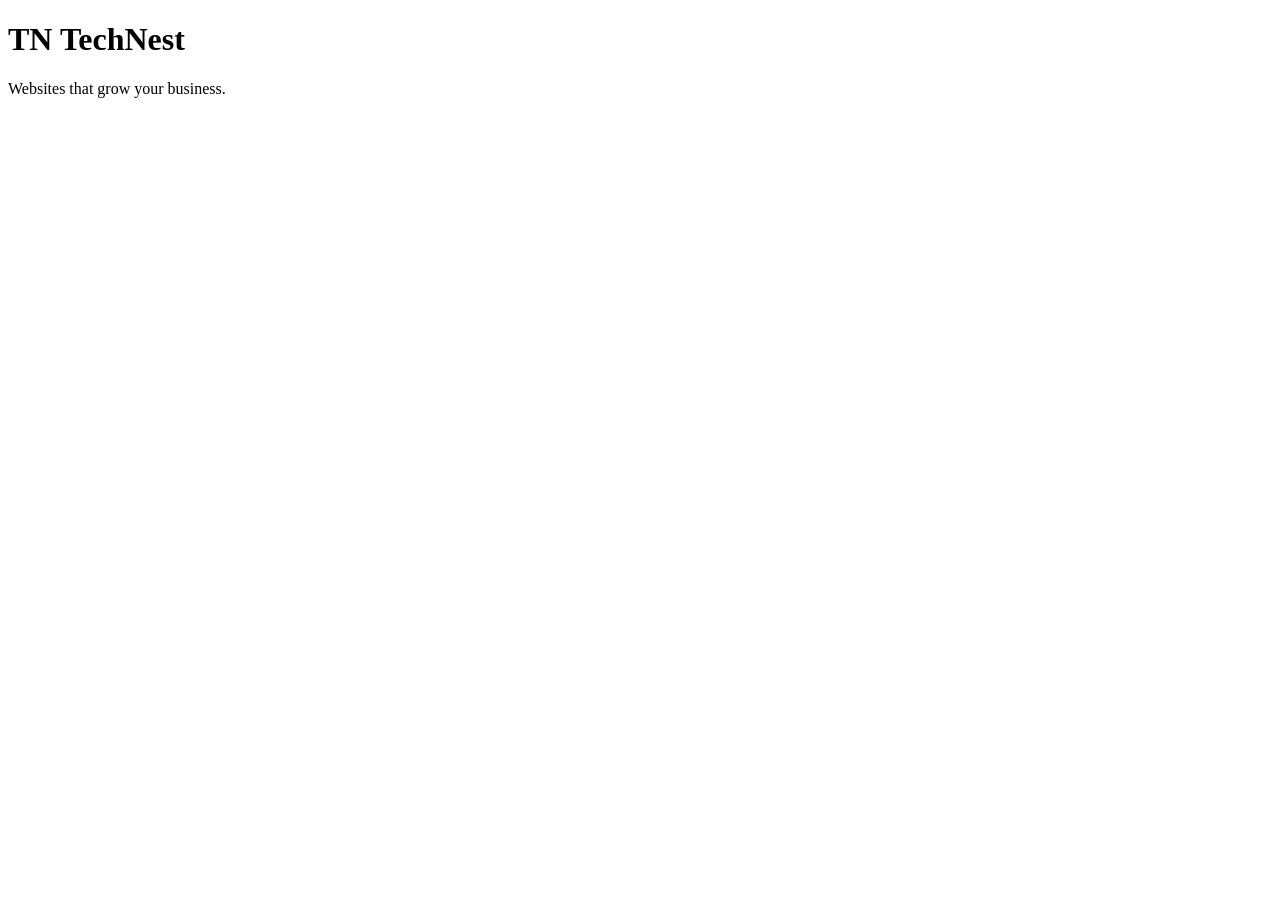
==== index.html @ e28c4f4d "Initial commit: TN TechNest homepage" ====
<!DOCTYPE html>
<html lang="en">
<head>
  <meta charset="utf-8">
  <meta name="viewport" content="width=device-width, initial-scale=1">
  <title>TN TechNest | Website Design & Development</title>
  <meta name="description" content="TN TechNest builds fast, modern websites for businesses.">
</head>
<body>
  <header>
    <h1>TN TechNest</h1>
    <p>Websites that grow your business.</p>
  </header>
</body>
</html>
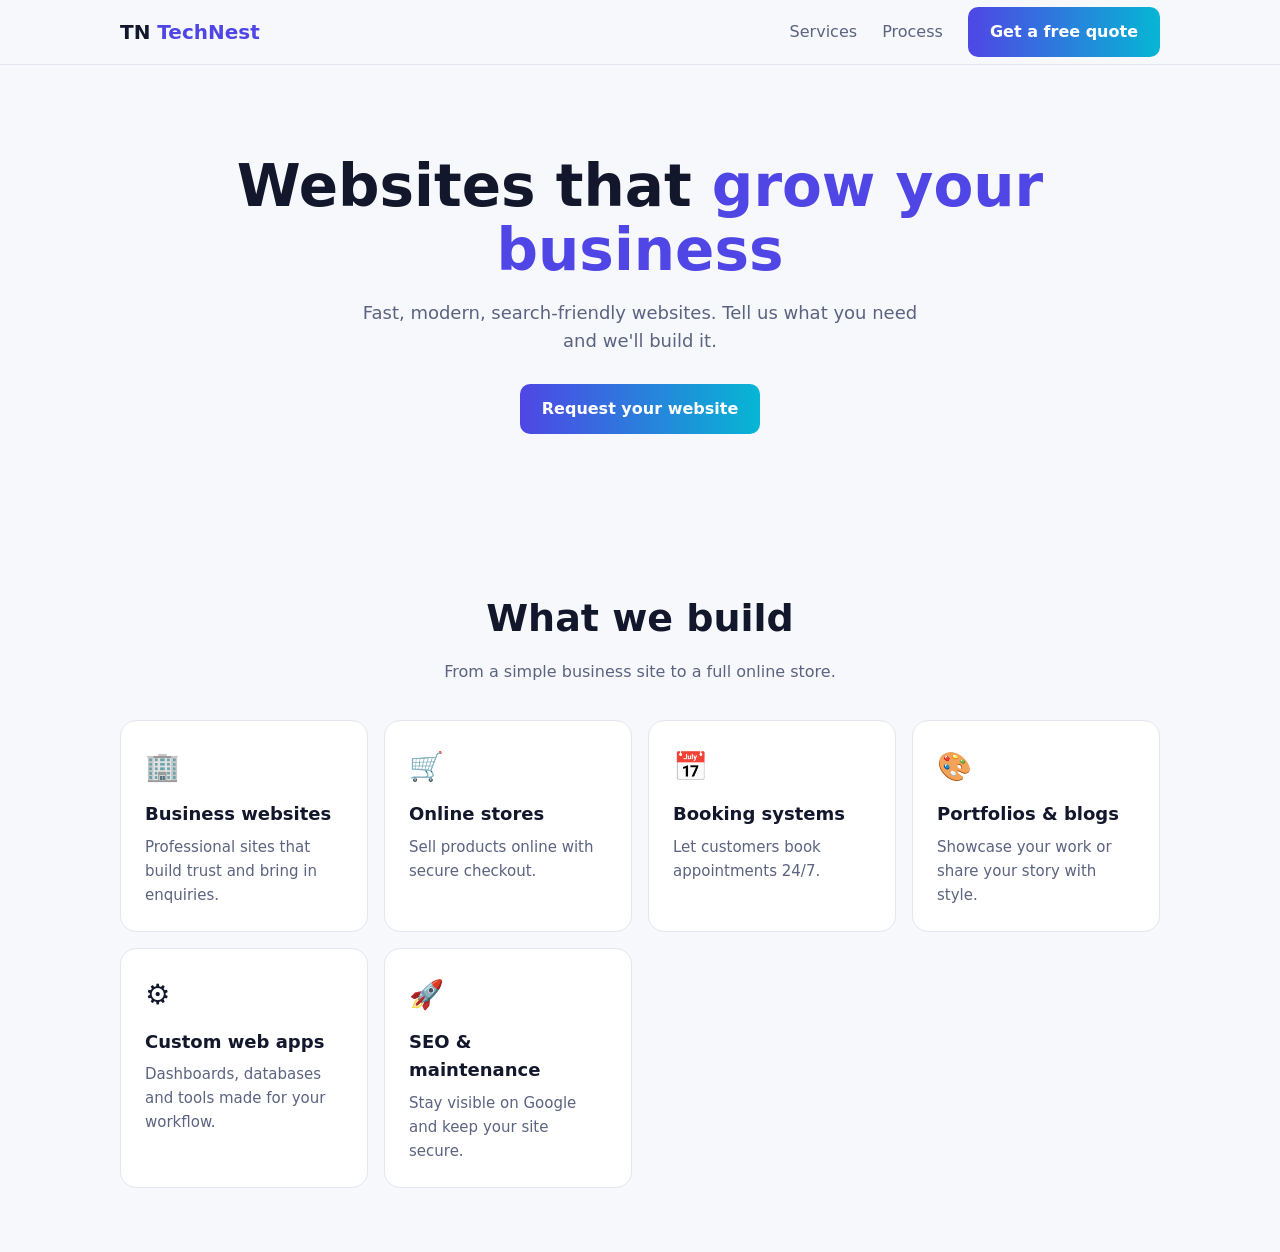
==== commit d1397ed9: "Add hero and services sections" ====
--- a/index.html
+++ b/index.html
@@ -5,11 +5,43 @@
   <meta name="viewport" content="width=device-width, initial-scale=1">
   <title>TN TechNest | Website Design & Development</title>
   <meta name="description" content="TN TechNest builds fast, modern websites for businesses.">
+  <link rel="stylesheet" href="style.css">
 </head>
 <body>
-  <header>
-    <h1>TN TechNest</h1>
-    <p>Websites that grow your business.</p>
+  <header class="site-header">
+    <div class="wrap nav">
+      <a href="#" class="logo">TN <span>TechNest</span></a>
+      <nav>
+        <a href="#services">Services</a>
+        <a href="#process">Process</a>
+        <a href="#quote" class="btn">Get a free quote</a>
+      </nav>
+    </div>
   </header>
+
+  <main>
+    <section class="hero">
+      <div class="wrap">
+        <h1>Websites that <em>grow your business</em></h1>
+        <p>Fast, modern, search-friendly websites. Tell us what you need and we'll build it.</p>
+        <a href="#quote" class="btn">Request your website</a>
+      </div>
+    </section>
+
+    <section id="services">
+      <div class="wrap">
+        <h2>What we build</h2>
+        <p class="sub">From a simple business site to a full online store.</p>
+        <div class="grid">
+          <div class="card"><div class="ic">🏢</div><h3>Business websites</h3><p>Professional sites that build trust and bring in enquiries.</p></div>
+          <div class="card"><div class="ic">🛒</div><h3>Online stores</h3><p>Sell products online with secure checkout.</p></div>
+          <div class="card"><div class="ic">📅</div><h3>Booking systems</h3><p>Let customers book appointments 24/7.</p></div>
+          <div class="card"><div class="ic">🎨</div><h3>Portfolios &amp; blogs</h3><p>Showcase your work or share your story with style.</p></div>
+          <div class="card"><div class="ic">⚙️</div><h3>Custom web apps</h3><p>Dashboards, databases and tools made for your workflow.</p></div>
+          <div class="card"><div class="ic">🚀</div><h3>SEO &amp; maintenance</h3><p>Stay visible on Google and keep your site secure.</p></div>
+        </div>
+      </div>
+    </section>
+  </main>
 </body>
 </html>
--- a/style.css
+++ b/style.css
@@ -0,0 +1,59 @@
+:root {
+  --bg: #f7f8fc;
+  --text: #12172b;
+  --muted: #5b6380;
+  --brand: #4f46e5;
+  --brand2: #06b6d4;
+}
+
+* { box-sizing: border-box; }
+
+body {
+  margin: 0;
+  background: var(--bg);
+  color: var(--text);
+  font: 16px/1.6 system-ui, -apple-system, "Segoe UI", Roboto, sans-serif;
+}
+
+.wrap { max-width: 1080px; margin: 0 auto; padding: 0 20px; }
+
+.site-header { border-bottom: 1px solid #e3e6f0; }
+.nav { display: flex; justify-content: space-between; align-items: center; height: 64px; }
+.nav a { text-decoration: none; color: var(--muted); margin-left: 20px; }
+
+.logo { font-weight: 800; font-size: 20px; color: var(--text) !important; margin-left: 0 !important; }
+.logo span { color: var(--brand); }
+
+.btn {
+  display: inline-block;
+  background: linear-gradient(90deg, var(--brand), var(--brand2));
+  color: #fff !important;
+  padding: 12px 22px;
+  border-radius: 10px;
+  font-weight: 700;
+  text-decoration: none;
+}
+
+.hero { text-align: center; padding: 90px 0; }
+.hero h1 { font-size: clamp(34px, 6vw, 58px); line-height: 1.1; margin: 0 0 16px; }
+.hero em { font-style: normal; color: var(--brand); }
+.hero p { color: var(--muted); font-size: 18px; max-width: 560px; margin: 0 auto 28px; }
+
+section { padding: 64px 0; }
+h2 { font-size: clamp(26px, 4vw, 38px); text-align: center; margin: 0 0 10px; }
+.sub { color: var(--muted); text-align: center; max-width: 560px; margin: 0 auto 36px; }
+
+.grid {
+  display: grid;
+  grid-template-columns: repeat(auto-fit, minmax(240px, 1fr));
+  gap: 16px;
+}
+.card {
+  background: #fff;
+  border: 1px solid #e3e6f0;
+  border-radius: 16px;
+  padding: 24px;
+}
+.card .ic { font-size: 28px; }
+.card h3 { margin: 10px 0 6px; font-size: 18px; }
+.card p { margin: 0; color: var(--muted); font-size: 15px; }
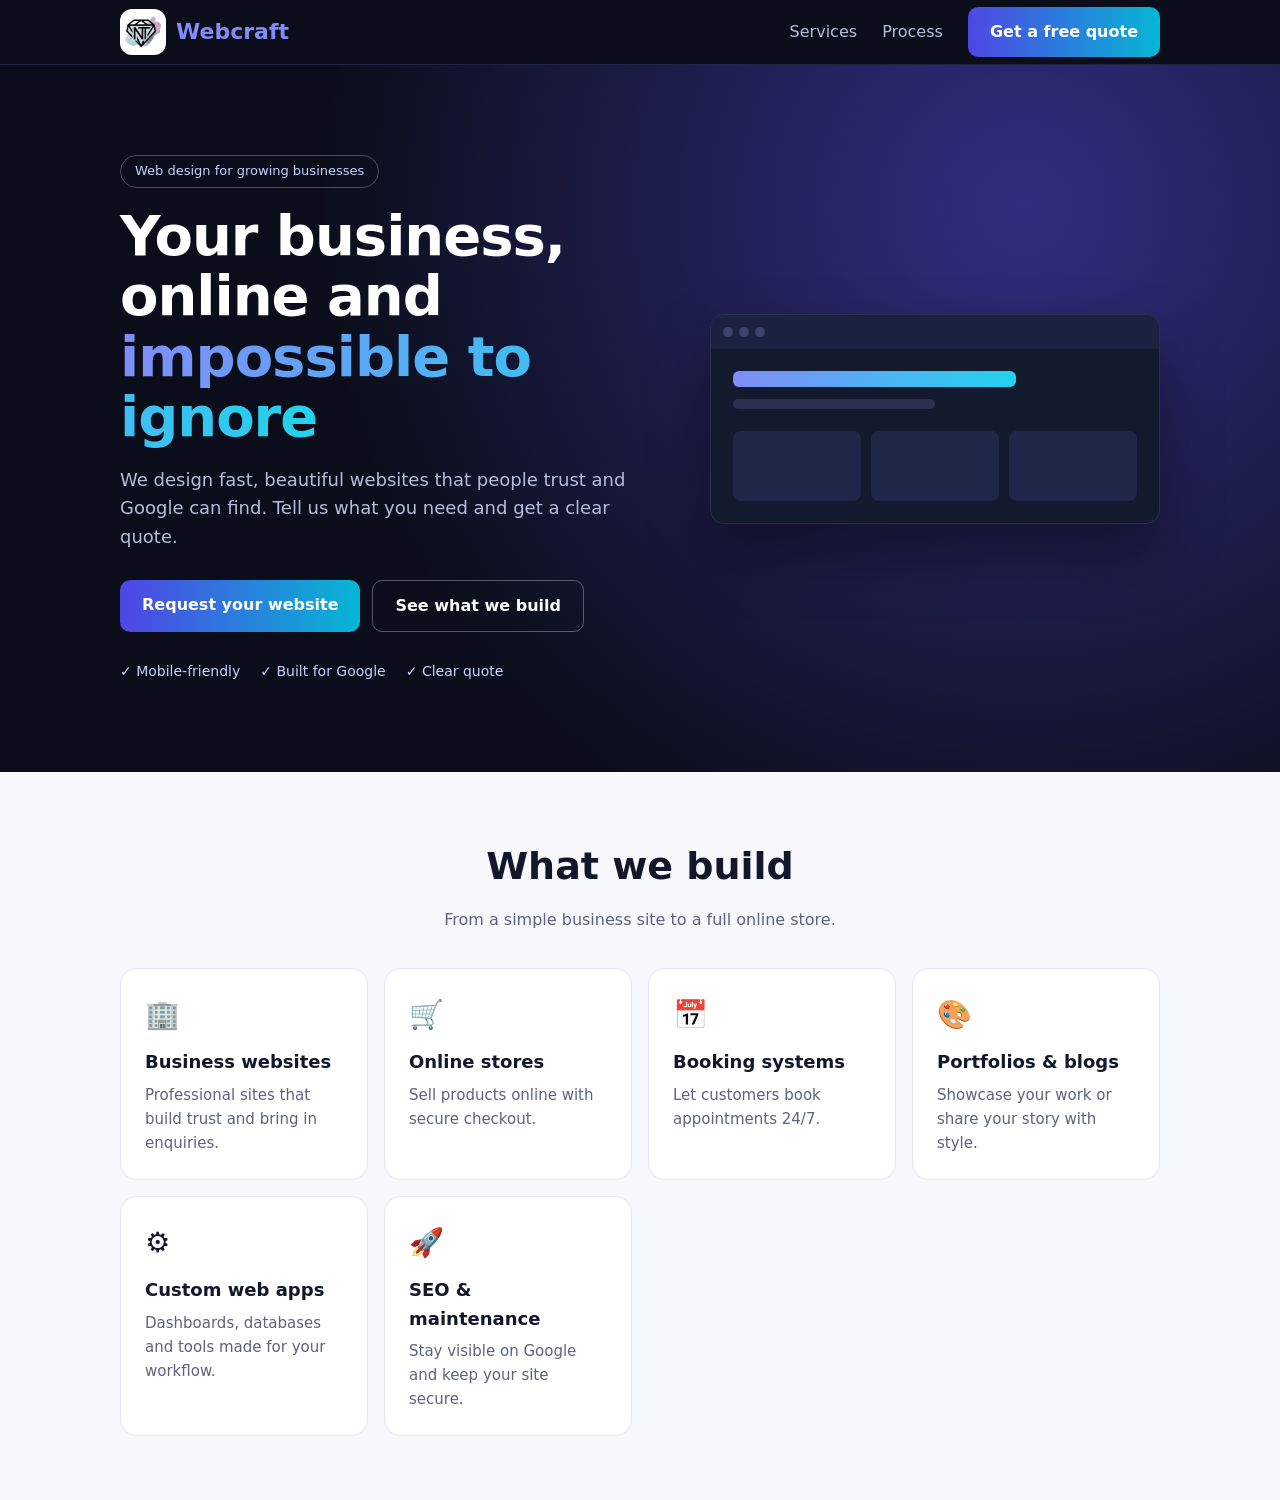
==== commit db050b9c: "Add NT Webcraft logo and favicon" ====
--- a/index.html
+++ b/index.html
@@ -3,14 +3,18 @@
 <head>
   <meta charset="utf-8">
   <meta name="viewport" content="width=device-width, initial-scale=1">
-  <title>TN TechNest | Website Design & Development</title>
-  <meta name="description" content="TN TechNest builds fast, modern websites for businesses.">
+  <title>NT Webcraft | Web Design &amp; Development in South Africa</title>
+  <meta name="description" content="NT Webcraft builds fast, modern, search-friendly websites for businesses. Request a free quote today.">
+  <link rel="icon" type="image/png" href="favicon.png">
   <link rel="stylesheet" href="style.css">
 </head>
 <body>
   <header class="site-header">
     <div class="wrap nav">
-      <a href="#" class="logo">TN <span>TechNest</span></a>
+      <a href="#" class="logo">
+        <img src="logo.png" alt="NT Webcraft logo" class="logo-img">
+        <span class="logo-text">Webcraft</span>
+      </a>
       <nav>
         <a href="#services">Services</a>
         <a href="#process">Process</a>
@@ -20,13 +24,32 @@
   </header>
 
   <main>
-    <section class="hero">
-      <div class="wrap">
-        <h1>Websites that <em>grow your business</em></h1>
-        <p>Fast, modern, search-friendly websites. Tell us what you need and we'll build it.</p>
+<section class="hero">
+  <div class="wrap hero-grid">
+    <div>
+      <span class="pill">Web design for growing businesses</span>
+      <h1>Your business, online and <em>impossible to ignore</em></h1>
+      <p>We design fast, beautiful websites that people trust and Google can find. Tell us what you need and get a clear quote.</p>
+      <div class="cta">
         <a href="#quote" class="btn">Request your website</a>
+        <a href="#services" class="btn ghost">See what we build</a>
       </div>
-    </section>
+      <ul class="trust">
+        <li>✓ Mobile-friendly</li>
+        <li>✓ Built for Google</li>
+        <li>✓ Clear quote</li>
+      </ul>
+    </div>
+    <div class="mock" aria-hidden="true">
+      <div class="bar"><i></i><i></i><i></i></div>
+      <div class="body">
+        <div class="l1"></div>
+        <div class="l2"></div>
+        <div class="blocks"><b></b><b></b><b></b></div>
+      </div>
+    </div>
+  </div>
+</section>
 
     <section id="services">
       <div class="wrap">
--- a/style.css
+++ b/style.css
@@ -34,11 +34,6 @@
   text-decoration: none;
 }
 
-.hero { text-align: center; padding: 90px 0; }
-.hero h1 { font-size: clamp(34px, 6vw, 58px); line-height: 1.1; margin: 0 0 16px; }
-.hero em { font-style: normal; color: var(--brand); }
-.hero p { color: var(--muted); font-size: 18px; max-width: 560px; margin: 0 auto 28px; }
-
 section { padding: 64px 0; }
 h2 { font-size: clamp(26px, 4vw, 38px); text-align: center; margin: 0 0 10px; }
 .sub { color: var(--muted); text-align: center; max-width: 560px; margin: 0 auto 36px; }
@@ -56,4 +51,58 @@
 }
 .card .ic { font-size: 28px; }
 .card h3 { margin: 10px 0 6px; font-size: 18px; }
-.card p { margin: 0; color: var(--muted); font-size: 15px; }+.card p { margin: 0; color: var(--muted); font-size: 15px; }
+
+.hero {
+  background: radial-gradient(circle at 80% 20%, #312e81 0%, #0b0e1a 60%);
+  color: #fff;
+  padding: 90px 0;
+}
+.hero-grid { display: grid; grid-template-columns: 1.1fr 0.9fr; gap: 40px; align-items: center; }
+.pill {
+  display: inline-block;
+  border: 1px solid rgba(255,255,255,.25);
+  padding: 5px 14px;
+  border-radius: 99px;
+  font-size: 13px;
+  color: #c7d2fe;
+}
+.hero h1 { font-size: clamp(34px, 5vw, 56px); line-height: 1.08; margin: 18px 0; letter-spacing: -1px; }
+.hero em {
+  font-style: normal;
+  background: linear-gradient(90deg, #818cf8, #22d3ee);
+  -webkit-background-clip: text;
+  background-clip: text;
+  color: transparent;
+}
+.hero p { color: #b6bddb; font-size: 18px; max-width: 520px; margin: 0 0 28px; }
+.cta { display: flex; gap: 12px; flex-wrap: wrap; }
+.btn.ghost { background: transparent; border: 1px solid rgba(255,255,255,.3); }
+.trust { list-style: none; padding: 0; margin: 28px 0 0; display: flex; gap: 20px; flex-wrap: wrap; color: #c7d2fe; font-size: 14px; }
+
+.mock { background: #141a2e; border: 1px solid #2a3150; border-radius: 14px; box-shadow: 0 30px 60px rgba(0,0,0,.4); overflow: hidden; }
+.mock .bar { display: flex; gap: 6px; padding: 12px; background: #1b2240; }
+.mock .bar i { width: 10px; height: 10px; border-radius: 50%; background: #3b4470; }
+.mock .body { padding: 22px; }
+.mock .l1 { height: 16px; width: 70%; background: linear-gradient(90deg, #818cf8, #22d3ee); border-radius: 6px; margin-bottom: 12px; }
+.mock .l2 { height: 10px; width: 50%; background: #2a3150; border-radius: 6px; margin-bottom: 22px; }
+.mock .blocks { display: grid; grid-template-columns: repeat(3, 1fr); gap: 10px; }
+.mock .blocks b { height: 70px; background: #1f2748; border-radius: 8px; }
+
+.site-header { background: #0b0e1a; border-bottom: 1px solid #1f2748; }
+.nav a { color: #b6bddb; }
+.logo { color: #fff !important; }
+.logo span { color: #818cf8; }
+
+@media (max-width: 760px) { .hero-grid { grid-template-columns: 1fr; } .mock { display: none; } }
+
+.logo { display: flex; align-items: center; gap: 10px; }
+.logo-img {
+  height: 46px;
+  width: 46px;
+  object-fit: contain;
+  background: #fff;
+  border-radius: 12px;
+  padding: 3px;
+}
+.logo-text { font-weight: 800; font-size: 22px; color: #fff; }
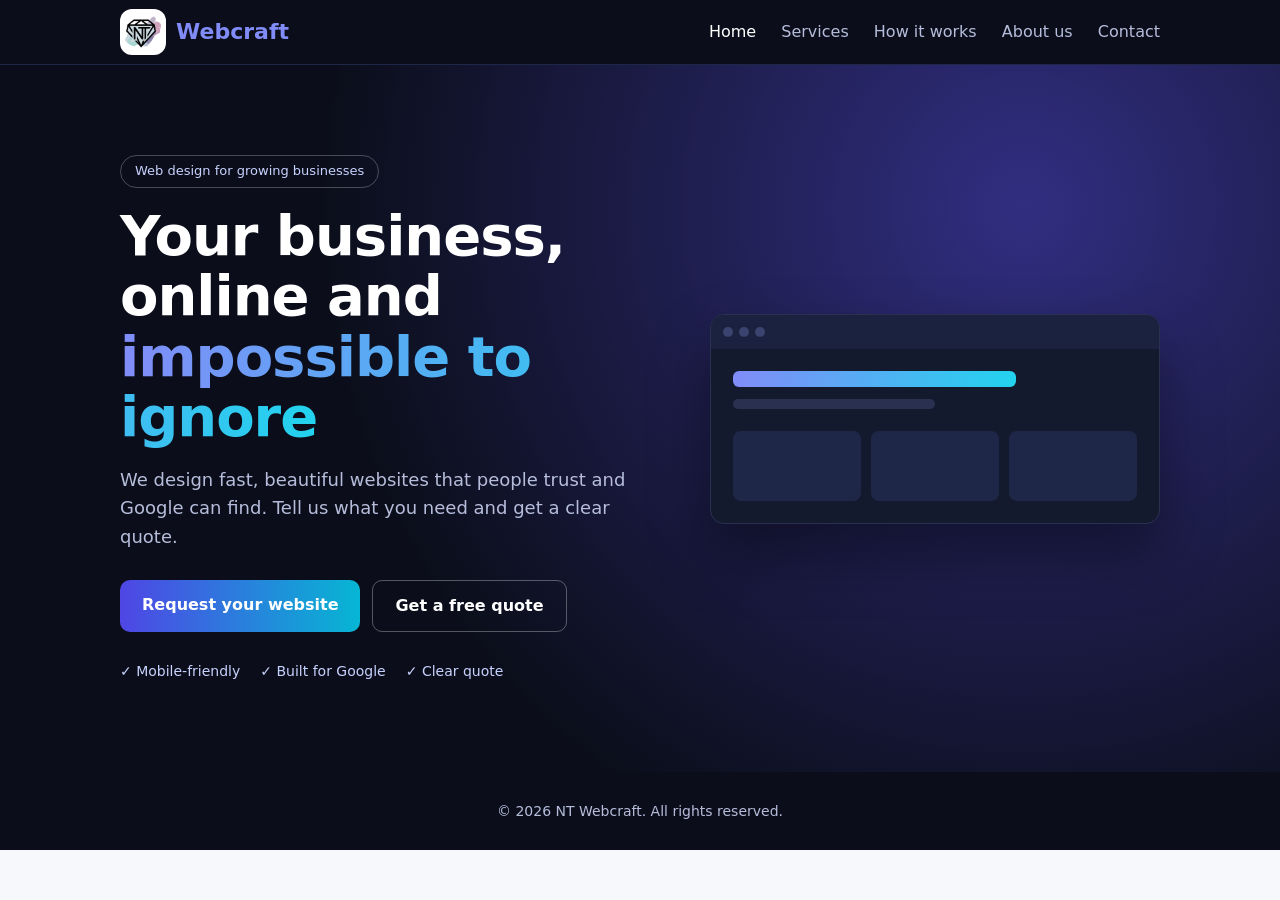
==== commit 8afcde1e: "Replace services button with Get a free quote" ====
--- a/index.html
+++ b/index.html
@@ -11,19 +11,22 @@
 <body>
   <header class="site-header">
     <div class="wrap nav">
-      <a href="#" class="logo">
+      <a href="index.html" class="logo">
         <img src="logo.png" alt="NT Webcraft logo" class="logo-img">
         <span class="logo-text">Webcraft</span>
       </a>
       <nav>
-        <a href="#services">Services</a>
-        <a href="#process">Process</a>
-        <a href="#quote" class="btn">Get a free quote</a>
+        <a href="index.html" class="active">Home</a>
+        <a href="services.html">Services</a>
+        <a href="process.html">How it works</a>
+        <a href="about.html">About us</a>
+        <a href="contact.html">Contact</a>
       </nav>
     </div>
   </header>
 
   <main>
+    <p id="submission-status" class="submission-status" role="status" aria-live="polite" hidden></p>
 <section class="hero">
   <div class="wrap hero-grid">
     <div>
@@ -31,8 +34,8 @@
       <h1>Your business, online and <em>impossible to ignore</em></h1>
       <p>We design fast, beautiful websites that people trust and Google can find. Tell us what you need and get a clear quote.</p>
       <div class="cta">
-        <a href="#quote" class="btn">Request your website</a>
-        <a href="#services" class="btn ghost">See what we build</a>
+        <a href="contact.html" class="btn">Request your website</a>
+        <a href="contact.html" class="btn ghost">Get a free quote</a>
       </div>
       <ul class="trust">
         <li>✓ Mobile-friendly</li>
@@ -51,20 +54,17 @@
   </div>
 </section>
 
-    <section id="services">
-      <div class="wrap">
-        <h2>What we build</h2>
-        <p class="sub">From a simple business site to a full online store.</p>
-        <div class="grid">
-          <div class="card"><div class="ic">🏢</div><h3>Business websites</h3><p>Professional sites that build trust and bring in enquiries.</p></div>
-          <div class="card"><div class="ic">🛒</div><h3>Online stores</h3><p>Sell products online with secure checkout.</p></div>
-          <div class="card"><div class="ic">📅</div><h3>Booking systems</h3><p>Let customers book appointments 24/7.</p></div>
-          <div class="card"><div class="ic">🎨</div><h3>Portfolios &amp; blogs</h3><p>Showcase your work or share your story with style.</p></div>
-          <div class="card"><div class="ic">⚙️</div><h3>Custom web apps</h3><p>Dashboards, databases and tools made for your workflow.</p></div>
-          <div class="card"><div class="ic">🚀</div><h3>SEO &amp; maintenance</h3><p>Stay visible on Google and keep your site secure.</p></div>
-        </div>
-      </div>
-    </section>
   </main>
+
+  <footer class="site-footer">
+    <div class="wrap">© 2026 NT Webcraft. All rights reserved.</div>
+  </footer>
+  <script>
+    const submissionStatus = document.querySelector("#submission-status");
+    if (new URLSearchParams(window.location.search).get("submission") === "success") {
+      submissionStatus.textContent = "Your request was sent successfully. We'll be in touch soon.";
+      submissionStatus.hidden = false;
+    }
+  </script>
 </body>
 </html>
--- a/style.css
+++ b/style.css
@@ -105,4 +105,68 @@
   border-radius: 12px;
   padding: 3px;
 }
-.logo-text { font-weight: 800; font-size: 22px; color: #fff; }+.logo-text { font-weight: 800; font-size: 22px; color: #fff; }
+
+.alt { background: #fff; border-top: 1px solid #e3e6f0; border-bottom: 1px solid #e3e6f0; }
+
+.steps { counter-reset: s; }
+.step { counter-increment: s; }
+.step::before {
+  content: counter(s);
+  display: grid;
+  place-items: center;
+  width: 36px;
+  height: 36px;
+  border-radius: 50%;
+  background: linear-gradient(90deg, var(--brand), var(--brand2));
+  color: #fff;
+  font-weight: 800;
+  margin-bottom: 12px;
+}
+
+.nav a.active { color: #fff; }
+
+.page-head {
+  background: radial-gradient(circle at 80% 20%, #312e81 0%, #0b0e1a 60%);
+  color: #fff;
+  text-align: center;
+  padding: 64px 0;
+}
+.page-head h1 { font-size: clamp(30px, 5vw, 44px); margin: 0 0 8px; }
+.page-head p { color: #b6bddb; margin: 0 auto; max-width: 560px; }
+
+.cta-band { text-align: center; }
+
+.site-footer { background: #0b0e1a; color: #b6bddb; text-align: center; padding: 28px 0; font-size: 14px; }
+
+.submission-status { margin: 0; padding: 14px 20px; background: #dcfce7; color: #166534; text-align: center; font-weight: 700; }
+
+.narrow { max-width: 760px; }
+.narrow h2 { text-align: left; }
+.lead { color: var(--muted); font-size: 18px; }
+
+.quote-form { max-width: 760px; margin: 0 auto; }
+.quote-form .row { display: grid; grid-template-columns: repeat(2, minmax(0, 1fr)); gap: 20px; }
+.quote-form label { display: block; margin: 0 0 6px; font-weight: 700; }
+.quote-form input:not([type="checkbox"]),
+.quote-form select,
+.quote-form textarea {
+  width: 100%;
+  border: 1px solid #cbd0df;
+  border-radius: 8px;
+  padding: 11px 12px;
+  margin-bottom: 18px;
+  font: inherit;
+}
+.quote-form textarea { min-height: 140px; resize: vertical; }
+.quote-form .feat { display: grid; grid-template-columns: repeat(auto-fit, minmax(180px, 1fr)); gap: 8px 16px; margin-bottom: 20px; }
+.quote-form .feat label { display: flex; align-items: center; gap: 8px; font-weight: 400; margin: 0; }
+.quote-form button { border: 0; cursor: pointer; font: inherit; }
+.contact-info { max-width: 760px; margin: 28px auto 0; color: var(--muted); }
+
+@media (max-width: 760px) {
+  .nav { height: auto; align-items: flex-start; flex-direction: column; gap: 10px; padding-top: 10px; padding-bottom: 10px; }
+  .nav nav { display: flex; flex-wrap: wrap; gap: 8px 16px; }
+  .nav nav a { margin: 0; }
+  .quote-form .row { grid-template-columns: 1fr; gap: 0; }
+}
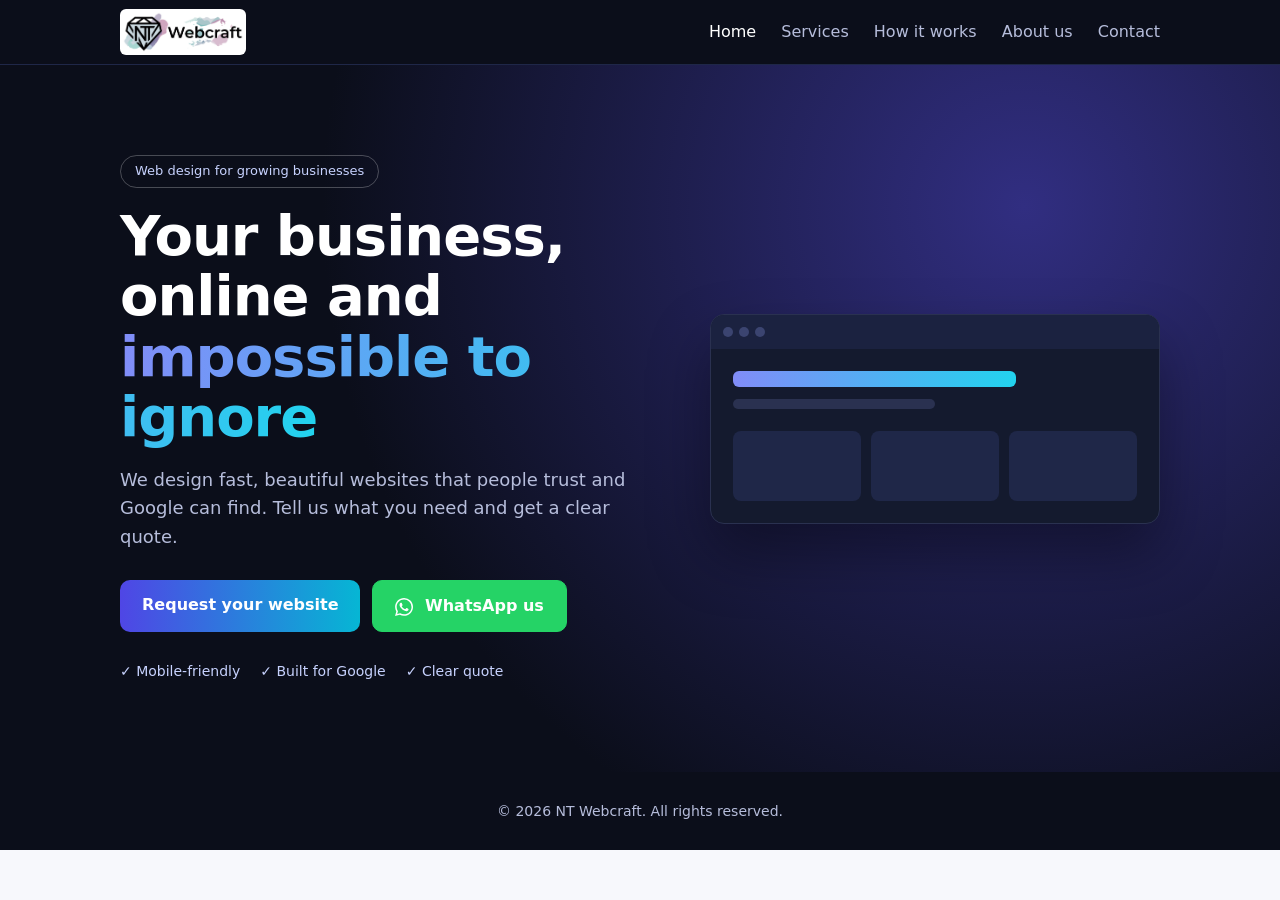
==== commit 88044cf2: "Update NT Webcraft website Co-authored-by: Copilot <223556219+Copilot@users.noreply.github.com>" ====
--- a/index.html
+++ b/index.html
@@ -13,7 +13,6 @@
     <div class="wrap nav">
       <a href="index.html" class="logo">
         <img src="logo.png" alt="NT Webcraft logo" class="logo-img">
-        <span class="logo-text">Webcraft</span>
       </a>
       <nav>
         <a href="index.html" class="active">Home</a>
@@ -35,7 +34,12 @@
       <p>We design fast, beautiful websites that people trust and Google can find. Tell us what you need and get a clear quote.</p>
       <div class="cta">
         <a href="contact.html" class="btn">Request your website</a>
-        <a href="contact.html" class="btn ghost">Get a free quote</a>
+        <a href="https://wa.me/27762291133" class="btn whatsapp">
+          <svg class="whatsapp-icon" aria-hidden="true" viewBox="0 0 24 24">
+            <path fill="currentColor" d="M20.52 3.48A11.82 11.82 0 0 0 12.08 0C5.5 0 .15 5.35.15 11.93c0 2.1.55 4.15 1.59 5.96L.05 24l6.26-1.64a11.9 11.9 0 0 0 5.77 1.47h.01c6.58 0 11.93-5.35 11.93-11.93 0-3.19-1.24-6.18-3.5-8.42ZM12.09 21.8a9.9 9.9 0 0 1-5.04-1.38l-.36-.21-3.72.98.99-3.63-.24-.37a9.86 9.86 0 0 1-1.51-5.26c0-5.45 4.44-9.89 9.9-9.89a9.82 9.82 0 0 1 7 2.9 9.82 9.82 0 0 1 2.9 7c-.01 5.45-4.45 9.88-9.92 9.88Zm5.43-7.4c-.3-.15-1.75-.86-2.03-.96-.27-.1-.47-.15-.67.15-.2.3-.77.96-.94 1.16-.17.2-.35.22-.65.07-.3-.15-1.25-.46-2.38-1.47-.88-.79-1.48-1.76-1.65-2.06-.17-.3-.02-.46.13-.61.13-.13.3-.35.45-.52.15-.17.2-.3.3-.5.1-.2.05-.37-.02-.52-.08-.15-.67-1.61-.92-2.2-.24-.58-.49-.5-.67-.51h-.57c-.2 0-.52.07-.79.37-.27.3-1.04 1.01-1.04 2.47 0 1.46 1.06 2.87 1.21 3.07.15.2 2.08 3.18 5.04 4.46.7.3 1.24.49 1.66.63.7.22 1.33.19 1.83.12.56-.08 1.75-.72 2-1.41.25-.69.25-1.28.17-1.41-.07-.13-.27-.2-.57-.35Z"/>
+          </svg>
+          WhatsApp us
+        </a>
       </div>
       <ul class="trust">
         <li>✓ Mobile-friendly</li>
--- a/style.css
+++ b/style.css
@@ -78,6 +78,8 @@
 .hero p { color: #b6bddb; font-size: 18px; max-width: 520px; margin: 0 0 28px; }
 .cta { display: flex; gap: 12px; flex-wrap: wrap; }
 .btn.ghost { background: transparent; border: 1px solid rgba(255,255,255,.3); }
+.btn.whatsapp { background: #25d366; border: 1px solid #25d366; }
+.whatsapp-icon { width: 18px; height: 18px; vertical-align: middle; margin-right: 6px; }
 .trust { list-style: none; padding: 0; margin: 28px 0 0; display: flex; gap: 20px; flex-wrap: wrap; color: #c7d2fe; font-size: 14px; }
 
 .mock { background: #141a2e; border: 1px solid #2a3150; border-radius: 14px; box-shadow: 0 30px 60px rgba(0,0,0,.4); overflow: hidden; }
@@ -99,13 +101,13 @@
 .logo { display: flex; align-items: center; gap: 10px; }
 .logo-img {
   height: 46px;
-  width: 46px;
+  width: auto;
+  max-width: 210px;
   object-fit: contain;
   background: #fff;
-  border-radius: 12px;
-  padding: 3px;
-}
-.logo-text { font-weight: 800; font-size: 22px; color: #fff; }
+  border-radius: 6px;
+  padding: 2px;
+}
 
 .alt { background: #fff; border-top: 1px solid #e3e6f0; border-bottom: 1px solid #e3e6f0; }
 
@@ -139,6 +141,194 @@
 
 .site-footer { background: #0b0e1a; color: #b6bddb; text-align: center; padding: 28px 0; font-size: 14px; }
 
+.services-page .page-head { padding: 20px 0; }
+.services-page .page-head h1 { margin-bottom: 4px; }
+.services-page main > section:not(.page-head) { padding: 16px 0; }
+.services-page .grid { grid-template-columns: repeat(3, minmax(0, 1fr)); gap: 12px; }
+.services-page .card { padding: 14px; }
+.services-page .card .ic { font-size: 22px; line-height: 1.2; }
+.services-page .card h3 { margin: 4px 0; }
+.services-page .card p { font-size: 14px; line-height: 1.35; }
+
+.services-page {
+  background: #f3f5ff;
+  background-image: radial-gradient(ellipse at 12% 18%, rgba(129, 140, 248, .14), transparent 34%),
+    radial-gradient(ellipse at 90% 56%, rgba(34, 211, 238, .12), transparent 30%);
+}
+.services-page .page-head {
+  position: relative;
+  overflow: hidden;
+  padding: 30px 0 34px;
+  background: radial-gradient(circle at 80% 20%, #4338ca 0%, #171936 62%, #0b0e1a 100%);
+}
+.services-page .page-head::after {
+  content: "";
+  position: absolute;
+  width: 220px;
+  height: 220px;
+  border: 1px solid rgba(255, 255, 255, .12);
+  border-radius: 50%;
+  right: 8%;
+  top: -150px;
+  box-shadow: 0 0 0 28px rgba(255, 255, 255, .035), 0 0 0 58px rgba(255, 255, 255, .025);
+}
+.services-kicker {
+  display: inline-block;
+  margin-bottom: 5px;
+  color: #a5f3fc;
+  font-size: 12px;
+  font-weight: 800;
+  letter-spacing: 1.5px;
+  text-transform: uppercase;
+}
+.services-page .page-head h1 { font-size: clamp(30px, 4vw, 42px); }
+.services-page .page-head p { color: #d3d7f3; }
+.services-page main > section:not(.page-head) { padding: 22px 0 30px; }
+.services-page .service-grid { grid-template-columns: repeat(3, minmax(0, 1fr)); gap: 16px; }
+.services-page .service-card {
+  position: relative;
+  display: flex;
+  min-height: 215px;
+  flex-direction: column;
+  overflow: hidden;
+  padding: 18px;
+  border: 1px solid rgba(108, 117, 184, .17);
+  border-radius: 18px;
+  background: rgba(255, 255, 255, .94);
+  box-shadow: 0 10px 28px rgba(26, 32, 76, .07);
+  transition: transform .2s ease, box-shadow .2s ease;
+}
+.services-page .service-card::before {
+  content: "";
+  position: absolute;
+  inset: 0 0 auto;
+  height: 4px;
+  background: linear-gradient(90deg, #6366f1, #22d3ee);
+}
+.services-page .service-card:hover {
+  transform: translateY(-4px);
+  box-shadow: 0 16px 34px rgba(26, 32, 76, .13);
+}
+.service-top { display: flex; align-items: center; justify-content: space-between; }
+.services-page .service-card .ic { font-size: 26px; }
+.service-tag {
+  padding: 4px 9px;
+  border-radius: 99px;
+  background: #eef0ff;
+  color: #4944b8;
+  font-size: 10px;
+  font-weight: 800;
+  letter-spacing: .5px;
+  text-transform: uppercase;
+}
+.services-page .service-card h2 { margin: 7px 0 5px; text-align: left; font-size: 18px; line-height: 1.25; }
+.services-page .service-card p { color: #606987; font-size: 13px; line-height: 1.4; }
+.service-price {
+  display: flex;
+  flex-direction: column;
+  gap: 1px;
+  margin-top: auto;
+  padding-top: 12px;
+}
+.service-price span, .maintenance-price span { color: #707895; font-size: 11px; font-weight: 700; }
+.service-price strong { color: #3834a5; font-size: 18px; line-height: 1.25; }
+.maintenance-card {
+  display: grid;
+  grid-template-columns: auto 1fr auto;
+  align-items: center;
+  gap: 16px;
+  margin-top: 16px;
+  padding: 16px 20px;
+  border: 1px solid rgba(255, 255, 255, .18);
+  border-radius: 18px;
+  background: linear-gradient(105deg, #171936, #312e81 65%, #155e75);
+  color: #fff;
+  box-shadow: 0 14px 30px rgba(32, 38, 93, .18);
+}
+.maintenance-icon { display: grid; width: 48px; height: 48px; place-items: center; border-radius: 14px; background: rgba(255, 255, 255, .12); font-size: 25px; }
+.maintenance-label { color: #a5f3fc; font-size: 10px; font-weight: 800; letter-spacing: 1px; text-transform: uppercase; }
+.maintenance-copy h2 { margin: 1px 0; text-align: left; font-size: 19px; }
+.maintenance-copy p { margin: 0; color: #d3d7f3; font-size: 12px; }
+.maintenance-price { padding-left: 20px; border-left: 1px solid rgba(255, 255, 255, .22); }
+.maintenance-price span { display: block; color: #c7d2fe; }
+.maintenance-price strong { color: #fff; font-size: 19px; white-space: nowrap; }
+.maintenance-price small { font-size: 12px; font-weight: 600; }
+.pricing-note { margin: 10px 0 12px; color: #69718d; text-align: center; font-size: 11px; }
+.services-cta { text-align: center; }
+.services-cta .btn { padding: 9px 18px; border-radius: 99px; box-shadow: 0 8px 18px rgba(79, 70, 229, .22); }
+
+.process-page {
+  background: #f4f6ff;
+  background-image: radial-gradient(ellipse at 8% 34%, rgba(129, 140, 248, .12), transparent 32%),
+    radial-gradient(ellipse at 94% 66%, rgba(34, 211, 238, .1), transparent 30%);
+}
+.process-page .page-head {
+  position: relative;
+  overflow: hidden;
+  padding: 54px 0 58px;
+  background: radial-gradient(circle at 80% 20%, #4338ca 0%, #171936 62%, #0b0e1a 100%);
+}
+.process-page .page-head::after {
+  content: "";
+  position: absolute;
+  width: 250px;
+  height: 250px;
+  top: -165px;
+  right: 9%;
+  border: 1px solid rgba(255, 255, 255, .13);
+  border-radius: 50%;
+  box-shadow: 0 0 0 30px rgba(255, 255, 255, .035), 0 0 0 65px rgba(255, 255, 255, .025);
+}
+.process-kicker {
+  display: inline-block;
+  margin-bottom: 8px;
+  color: #a5f3fc;
+  font-size: 12px;
+  font-weight: 800;
+  letter-spacing: 1.5px;
+  text-transform: uppercase;
+}
+.process-page .page-head h1 { max-width: 780px; margin: 0 auto 12px; font-size: clamp(34px, 5vw, 52px); line-height: 1.08; }
+.process-page .page-head p { max-width: 650px; color: #d3d7f3; }
+.process-steps-section { padding: 54px 0 64px; }
+.process-intro { max-width: 680px; margin: 0 auto 30px; text-align: center; }
+.process-eyebrow { color: #4f46e5; font-size: 12px; font-weight: 800; letter-spacing: 1.4px; text-transform: uppercase; }
+.process-intro h2 { margin: 5px 0 8px; }
+.process-intro p { margin: 0; color: var(--muted); }
+.process-grid { display: grid; grid-template-columns: repeat(4, minmax(0, 1fr)); gap: 16px; }
+.process-card {
+  position: relative;
+  display: flex;
+  min-height: 340px;
+  flex-direction: column;
+  overflow: hidden;
+  padding: 22px 20px;
+  border: 1px solid rgba(108, 117, 184, .17);
+  border-radius: 20px;
+  background: rgba(255, 255, 255, .96);
+  box-shadow: 0 12px 32px rgba(26, 32, 76, .08);
+  transition: transform .2s ease, box-shadow .2s ease;
+}
+.process-card::before {
+  content: "";
+  position: absolute;
+  inset: 0 0 auto;
+  height: 4px;
+  background: linear-gradient(90deg, #6366f1, #22d3ee);
+}
+.process-card:hover { transform: translateY(-5px); box-shadow: 0 18px 38px rgba(26, 32, 76, .14); }
+.process-card-top { display: flex; align-items: center; justify-content: space-between; margin-bottom: 18px; }
+.process-icon { display: grid; width: 48px; height: 48px; place-items: center; border-radius: 15px; background: linear-gradient(135deg, #eef0ff, #e0faff); font-size: 24px; }
+.process-number { color: #d9dcf0; font-size: 30px; font-weight: 900; line-height: 1; }
+.process-label { color: #4f46e5; font-size: 10px; font-weight: 800; letter-spacing: 1px; text-transform: uppercase; }
+.process-card h3 { margin: 5px 0 8px; color: #171936; font-size: 19px; line-height: 1.25; }
+.process-card > p { margin: 0 0 18px; color: #606987; font-size: 14px; line-height: 1.55; }
+.process-result { margin-top: auto; padding: 11px 12px; border-radius: 11px; background: #f1f3ff; color: #555d7e; font-size: 12px; line-height: 1.45; }
+.process-result strong { color: #34318e; }
+.process-page .cta-band { padding: 40px 0; }
+.process-page .cta-band h2 { margin: 4px 0 8px; }
+.process-page .cta-band .sub { margin-bottom: 22px; }
+
 .submission-status { margin: 0; padding: 14px 20px; background: #dcfce7; color: #166534; text-align: center; font-weight: 700; }
 
 .narrow { max-width: 760px; }
@@ -169,4 +359,23 @@
   .nav nav { display: flex; flex-wrap: wrap; gap: 8px 16px; }
   .nav nav a { margin: 0; }
   .quote-form .row { grid-template-columns: 1fr; gap: 0; }
+  .services-page .grid { grid-template-columns: repeat(2, minmax(0, 1fr)); }
+  .services-page .service-grid { grid-template-columns: repeat(2, minmax(0, 1fr)); }
+  .maintenance-card { grid-template-columns: auto 1fr; }
+  .maintenance-price { grid-column: 2; padding: 8px 0 0; border-top: 1px solid rgba(255, 255, 255, .22); border-left: 0; }
+  .process-grid { grid-template-columns: repeat(2, minmax(0, 1fr)); }
+  .process-card { min-height: 310px; }
+}
+
+@media (max-width: 520px) {
+  .services-page .service-grid { grid-template-columns: 1fr; }
+  .services-page .service-card { min-height: 0; }
+  .maintenance-card { grid-template-columns: 1fr; text-align: center; }
+  .maintenance-icon { margin: 0 auto; }
+  .maintenance-copy h2 { text-align: center; }
+  .maintenance-price { grid-column: auto; }
+  .process-page .page-head { padding: 42px 0; }
+  .process-steps-section { padding: 38px 0; }
+  .process-grid { grid-template-columns: 1fr; }
+  .process-card { min-height: 0; }
 }
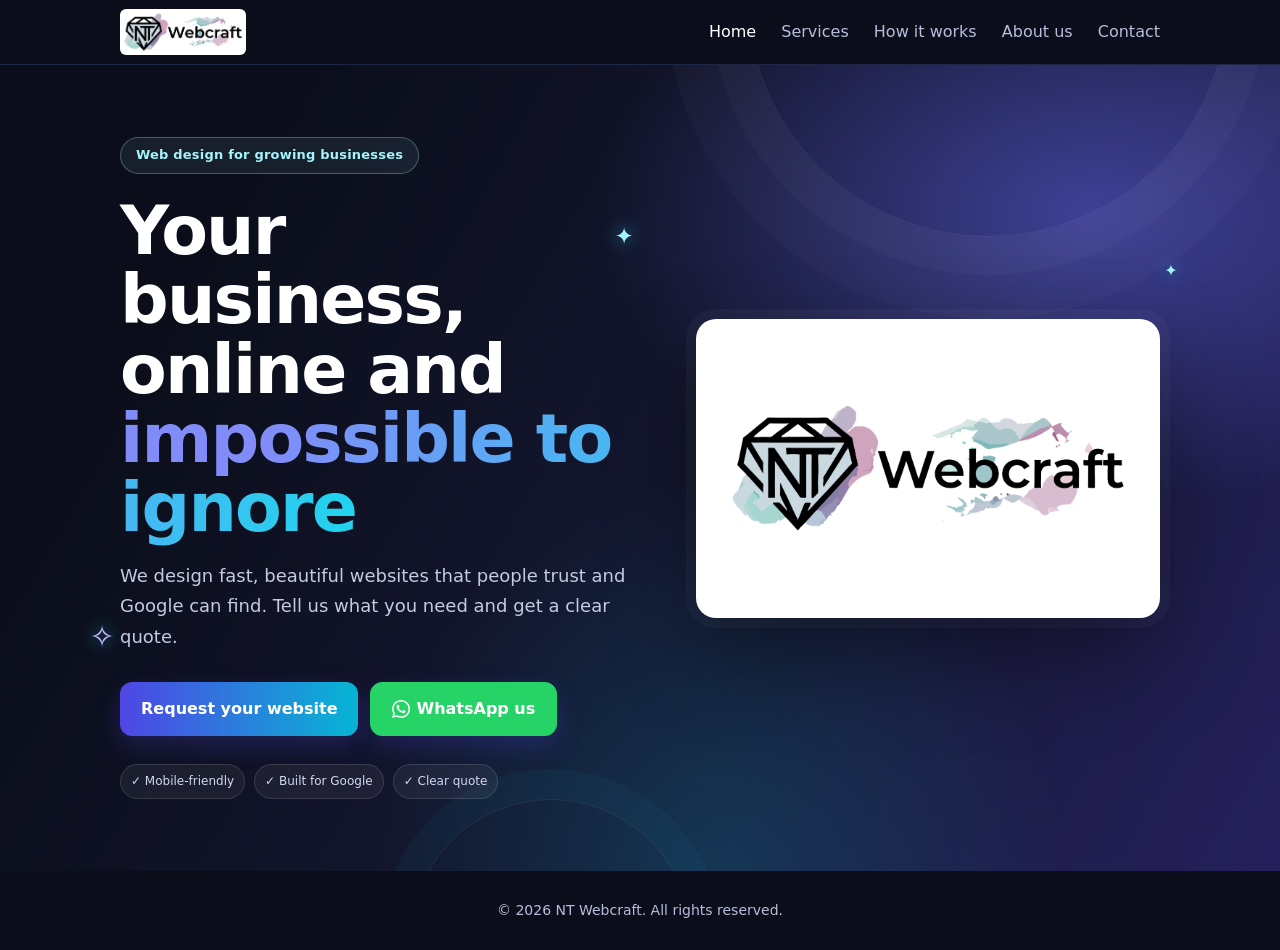
==== commit 1b3f1834: "Polish NT Webcraft homepage and pages Co-authored-by: Copilot <223556219+Copilot@users.noreply.githu" ====
--- a/index.html
+++ b/index.html
@@ -26,37 +26,35 @@
 
   <main>
     <p id="submission-status" class="submission-status" role="status" aria-live="polite" hidden></p>
-<section class="hero">
-  <div class="wrap hero-grid">
-    <div>
-      <span class="pill">Web design for growing businesses</span>
-      <h1>Your business, online and <em>impossible to ignore</em></h1>
-      <p>We design fast, beautiful websites that people trust and Google can find. Tell us what you need and get a clear quote.</p>
-      <div class="cta">
-        <a href="contact.html" class="btn">Request your website</a>
-        <a href="https://wa.me/27762291133" class="btn whatsapp">
-          <svg class="whatsapp-icon" aria-hidden="true" viewBox="0 0 24 24">
-            <path fill="currentColor" d="M20.52 3.48A11.82 11.82 0 0 0 12.08 0C5.5 0 .15 5.35.15 11.93c0 2.1.55 4.15 1.59 5.96L.05 24l6.26-1.64a11.9 11.9 0 0 0 5.77 1.47h.01c6.58 0 11.93-5.35 11.93-11.93 0-3.19-1.24-6.18-3.5-8.42ZM12.09 21.8a9.9 9.9 0 0 1-5.04-1.38l-.36-.21-3.72.98.99-3.63-.24-.37a9.86 9.86 0 0 1-1.51-5.26c0-5.45 4.44-9.89 9.9-9.89a9.82 9.82 0 0 1 7 2.9 9.82 9.82 0 0 1 2.9 7c-.01 5.45-4.45 9.88-9.92 9.88Zm5.43-7.4c-.3-.15-1.75-.86-2.03-.96-.27-.1-.47-.15-.67.15-.2.3-.77.96-.94 1.16-.17.2-.35.22-.65.07-.3-.15-1.25-.46-2.38-1.47-.88-.79-1.48-1.76-1.65-2.06-.17-.3-.02-.46.13-.61.13-.13.3-.35.45-.52.15-.17.2-.3.3-.5.1-.2.05-.37-.02-.52-.08-.15-.67-1.61-.92-2.2-.24-.58-.49-.5-.67-.51h-.57c-.2 0-.52.07-.79.37-.27.3-1.04 1.01-1.04 2.47 0 1.46 1.06 2.87 1.21 3.07.15.2 2.08 3.18 5.04 4.46.7.3 1.24.49 1.66.63.7.22 1.33.19 1.83.12.56-.08 1.75-.72 2-1.41.25-.69.25-1.28.17-1.41-.07-.13-.27-.2-.57-.35Z"/>
-          </svg>
-          WhatsApp us
-        </a>
+    <section class="hero">
+      <div class="hero-spark hero-spark-one" aria-hidden="true">✦</div>
+      <div class="hero-spark hero-spark-two" aria-hidden="true">✧</div>
+      <div class="hero-spark hero-spark-three" aria-hidden="true">✦</div>
+      <div class="wrap hero-grid">
+        <div class="hero-content">
+          <span class="pill">Web design for growing businesses</span>
+          <h1>Your business, online and <em>impossible to ignore</em></h1>
+          <p>We design fast, beautiful websites that people trust and Google can find. Tell us what you need and get a clear quote.</p>
+          <div class="cta">
+            <a href="contact.html" class="btn">Request your website</a>
+            <a href="https://wa.me/27762291133" class="btn whatsapp">
+              <svg class="whatsapp-icon" aria-hidden="true" viewBox="0 0 24 24">
+                <path fill="currentColor" d="M20.52 3.48A11.82 11.82 0 0 0 12.08 0C5.5 0 .15 5.35.15 11.93c0 2.1.55 4.15 1.59 5.96L.05 24l6.26-1.64a11.9 11.9 0 0 0 5.77 1.47h.01c6.58 0 11.93-5.35 11.93-11.93 0-3.19-1.24-6.18-3.5-8.42ZM12.09 21.8a9.9 9.9 0 0 1-5.04-1.38l-.36-.21-3.72.98.99-3.63-.24-.37a9.86 9.86 0 0 1-1.51-5.26c0-5.45 4.44-9.89 9.9-9.89a9.82 9.82 0 0 1 7 2.9 9.82 9.82 0 0 1 2.9 7c-.01 5.45-4.45 9.88-9.92 9.88Zm5.43-7.4c-.3-.15-1.75-.86-2.03-.96-.27-.1-.47-.15-.67.15-.2.3-.77.96-.94 1.16-.17.2-.35.22-.65.07-.3-.15-1.25-.46-2.38-1.47-.88-.79-1.48-1.76-1.65-2.06-.17-.3-.02-.46.13-.61.13-.13.3-.35.45-.52.15-.17.2-.3.3-.5.1-.2.05-.37-.02-.52-.08-.15-.67-1.61-.92-2.2-.24-.58-.49-.5-.67-.51h-.57c-.2 0-.52.07-.79.37-.27.3-1.04 1.01-1.04 2.47 0 1.46 1.06 2.87 1.21 3.07.15.2 2.08 3.18 5.04 4.46.7.3 1.24.49 1.66.63.7.22 1.33.19 1.83.12.56-.08 1.75-.72 2-1.41.25-.69.25-1.28.17-1.41-.07-.13-.27-.2-.57-.35Z"/>
+              </svg>
+              WhatsApp us
+            </a>
+          </div>
+          <ul class="trust">
+            <li>✓ Mobile-friendly</li>
+            <li>✓ Built for Google</li>
+            <li>✓ Clear quote</li>
+          </ul>
+        </div>
+        <div class="mock" aria-hidden="true">
+          <img class="mock-logo" src="logo.png" alt="">
+        </div>
       </div>
-      <ul class="trust">
-        <li>✓ Mobile-friendly</li>
-        <li>✓ Built for Google</li>
-        <li>✓ Clear quote</li>
-      </ul>
-    </div>
-    <div class="mock" aria-hidden="true">
-      <div class="bar"><i></i><i></i><i></i></div>
-      <div class="body">
-        <div class="l1"></div>
-        <div class="l2"></div>
-        <div class="blocks"><b></b><b></b><b></b></div>
-      </div>
-    </div>
-  </div>
-</section>
+    </section>
 
   </main>
 
--- a/style.css
+++ b/style.css
@@ -54,49 +54,101 @@
 .card p { margin: 0; color: var(--muted); font-size: 15px; }
 
 .hero {
-  background: radial-gradient(circle at 80% 20%, #312e81 0%, #0b0e1a 60%);
+  position: relative;
+  display: grid;
+  min-height: min(720px, calc(100vh - 64px));
+  align-items: center;
+  overflow: hidden;
+  isolation: isolate;
+  background:
+    radial-gradient(ellipse at 85% 18%, rgba(99, 102, 241, .5), transparent 32%),
+    radial-gradient(ellipse at 56% 100%, rgba(6, 182, 212, .18), transparent 34%),
+    linear-gradient(120deg, #0b0e1a 18%, #171936 64%, #25205c 100%);
   color: #fff;
-  padding: 90px 0;
-}
-.hero-grid { display: grid; grid-template-columns: 1.1fr 0.9fr; gap: 40px; align-items: center; }
+  padding: 72px 0;
+}
+.hero::before, .hero::after {
+  position: absolute;
+  z-index: -1;
+  border: 1px solid rgba(255, 255, 255, .08);
+  border-radius: 50%;
+  content: "";
+  pointer-events: none;
+}
+.hero::before { width: 480px; height: 480px; top: -310px; right: 4%; box-shadow: 0 0 0 38px rgba(255, 255, 255, .025), 0 0 0 82px rgba(255, 255, 255, .02); }
+.hero::after { width: 280px; height: 280px; bottom: -210px; left: 32%; box-shadow: 0 0 0 30px rgba(34, 211, 238, .035); }
+.hero::before { animation: hero-orbit 28s linear infinite; }
+.hero::after { animation: hero-orbit 22s linear infinite reverse; }
+.hero-spark { position: absolute; z-index: -1; color: #a5f3fc; text-shadow: 0 0 18px rgba(34, 211, 238, .9); animation: sparkle 3.4s ease-in-out infinite; pointer-events: none; }
+.hero-spark-one { top: 19%; left: 48%; font-size: 23px; }
+.hero-spark-two { top: 68%; left: 7%; color: #c4b5fd; font-size: 30px; animation-delay: 1s; }
+.hero-spark-three { top: 24%; right: 8%; font-size: 16px; animation-delay: 1.8s; }
+.hero-grid { display: grid; grid-template-columns: 1.05fr .95fr; gap: 64px; align-items: center; }
+.hero-content { position: relative; z-index: 1; max-width: 600px; animation: hero-enter .8s cubic-bezier(.2,.75,.25,1) both; }
 .pill {
   display: inline-block;
-  border: 1px solid rgba(255,255,255,.25);
-  padding: 5px 14px;
+  border: 1px solid rgba(165, 243, 252, .3);
+  background: rgba(165, 243, 252, .08);
+  padding: 7px 15px;
   border-radius: 99px;
   font-size: 13px;
-  color: #c7d2fe;
-}
-.hero h1 { font-size: clamp(34px, 5vw, 56px); line-height: 1.08; margin: 18px 0; letter-spacing: -1px; }
+  color: #a5f3fc;
+  font-weight: 700;
+  letter-spacing: .2px;
+}
+.hero h1 { max-width: 640px; font-size: clamp(42px, 5.6vw, 68px); line-height: 1.02; margin: 22px 0 18px; letter-spacing: -1.8px; }
 .hero em {
   font-style: normal;
-  background: linear-gradient(90deg, #818cf8, #22d3ee);
+  background: linear-gradient(100deg, #818cf8 10%, #22d3ee 45%, #c4b5fd 70%, #818cf8 90%);
+  background-size: 220% auto;
   -webkit-background-clip: text;
   background-clip: text;
   color: transparent;
-}
-.hero p { color: #b6bddb; font-size: 18px; max-width: 520px; margin: 0 0 28px; }
-.cta { display: flex; gap: 12px; flex-wrap: wrap; }
+  animation: text-shine 6s ease-in-out infinite;
+}
+.hero p { color: #c4cae0; font-size: 18px; max-width: 510px; margin: 0 0 30px; line-height: 1.7; }
+.hero .cta { display: flex; gap: 12px; flex-wrap: wrap; }
+.hero .cta .btn { min-height: 50px; display: inline-flex; align-items: center; justify-content: center; padding: 13px 21px; border-radius: 12px; box-shadow: 0 10px 24px rgba(79, 70, 229, .24); transition: transform .2s ease, box-shadow .2s ease; }
+.hero .cta .btn:hover { transform: translateY(-2px); box-shadow: 0 14px 30px rgba(79, 70, 229, .34); }
 .btn.ghost { background: transparent; border: 1px solid rgba(255,255,255,.3); }
 .btn.whatsapp { background: #25d366; border: 1px solid #25d366; }
 .whatsapp-icon { width: 18px; height: 18px; vertical-align: middle; margin-right: 6px; }
-.trust { list-style: none; padding: 0; margin: 28px 0 0; display: flex; gap: 20px; flex-wrap: wrap; color: #c7d2fe; font-size: 14px; }
-
-.mock { background: #141a2e; border: 1px solid #2a3150; border-radius: 14px; box-shadow: 0 30px 60px rgba(0,0,0,.4); overflow: hidden; }
-.mock .bar { display: flex; gap: 6px; padding: 12px; background: #1b2240; }
-.mock .bar i { width: 10px; height: 10px; border-radius: 50%; background: #3b4470; }
-.mock .body { padding: 22px; }
-.mock .l1 { height: 16px; width: 70%; background: linear-gradient(90deg, #818cf8, #22d3ee); border-radius: 6px; margin-bottom: 12px; }
-.mock .l2 { height: 10px; width: 50%; background: #2a3150; border-radius: 6px; margin-bottom: 22px; }
-.mock .blocks { display: grid; grid-template-columns: repeat(3, 1fr); gap: 10px; }
-.mock .blocks b { height: 70px; background: #1f2748; border-radius: 8px; }
+.trust { list-style: none; padding: 0; margin: 28px 0 0; display: flex; gap: 9px; flex-wrap: wrap; color: #d2d8ef; font-size: 12px; }
+.trust li { padding: 7px 10px; border: 1px solid rgba(255, 255, 255, .12); border-radius: 99px; background: rgba(255, 255, 255, .055); }
+
+.mock { position: relative; display: grid; width: 100%; max-width: 470px; aspect-ratio: 1.55; place-items: center; justify-self: end; overflow: hidden; padding: 28px; border: 1px solid rgba(255, 255, 255, .4); border-radius: 20px; background: #fff; box-shadow: 0 38px 90px rgba(0, 0, 0, .38), 0 0 0 10px rgba(255, 255, 255, .035); }
+.mock { isolation: isolate; }
+.mock-logo { display: block; width: 100%; height: 100%; object-fit: contain; }
+
+@keyframes hero-enter {
+  from { opacity: 0; transform: translateY(22px); }
+  to { opacity: 1; transform: translateY(0); }
+}
+@keyframes hero-orbit { to { rotate: 360deg; } }
+@keyframes sparkle {
+  0%, 100% { opacity: .35; scale: .8; }
+  50% { opacity: 1; scale: 1.18; }
+}
+@keyframes text-shine { 0%, 20% { background-position: 100% center; } 65%, 100% { background-position: 0 center; } }
+
 
 .site-header { background: #0b0e1a; border-bottom: 1px solid #1f2748; }
 .nav a { color: #b6bddb; }
 .logo { color: #fff !important; }
 .logo span { color: #818cf8; }
 
-@media (max-width: 760px) { .hero-grid { grid-template-columns: 1fr; } .mock { display: none; } }
+@media (max-width: 800px) {
+  .hero-grid { grid-template-columns: 1fr; }
+  .hero-spark { display: none; }
+  .mock { justify-self: center; }
+}
+
+@media (prefers-reduced-motion: reduce) {
+  .hero::before, .hero::after, .hero-spark, .hero-content, .hero em {
+    animation: none;
+    transition: none;
+  }
+}
 
 .logo { display: flex; align-items: center; gap: 10px; }
 .logo-img {
@@ -335,6 +387,56 @@
 .narrow h2 { text-align: left; }
 .lead { color: var(--muted); font-size: 18px; }
 
+.about-page { background: #f4f6ff; }
+.about-page .page-head {
+  position: relative;
+  overflow: hidden;
+  padding: 52px 0 58px;
+  background: radial-gradient(circle at 80% 20%, #4338ca 0%, #171936 62%, #0b0e1a 100%);
+}
+.about-page .page-head::after {
+  content: "";
+  position: absolute;
+  width: 230px;
+  height: 230px;
+  top: -150px;
+  right: 10%;
+  border: 1px solid rgba(255, 255, 255, .13);
+  border-radius: 50%;
+  box-shadow: 0 0 0 30px rgba(255, 255, 255, .035), 0 0 0 62px rgba(255, 255, 255, .025);
+}
+.about-hero-kicker { display: inline-block; margin-bottom: 8px; color: #a5f3fc; font-size: 12px; font-weight: 800; letter-spacing: 1.5px; text-transform: uppercase; }
+.about-page .page-head h1 { max-width: 760px; margin: 0 auto 10px; font-size: clamp(34px, 5vw, 50px); line-height: 1.08; }
+.about-page .page-head p { max-width: 600px; color: #d3d7f3; }
+.about-story-section { padding: 48px 0 42px; }
+.about-story-section .narrow { padding: 28px 32px; border: 1px solid rgba(108, 117, 184, .15); border-radius: 20px; background: #fff; box-shadow: 0 14px 36px rgba(26, 32, 76, .07); }
+.about-story-section .narrow h2 { margin: 5px 0 12px; }
+.about-story-section .lead { margin: 0 0 12px; font-size: 16px; line-height: 1.7; }
+.about-story-section .lead:last-child { margin-bottom: 0; }
+.about-values { padding: 42px 0 54px; background: linear-gradient(180deg, rgba(224, 231, 255, .4), rgba(224, 231, 255, .8)); }
+.about-intro { max-width: 660px; margin: 0 auto 28px; text-align: center; }
+.about-kicker { color: #4f46e5; font-size: 12px; font-weight: 800; letter-spacing: 1.4px; text-transform: uppercase; }
+.about-intro h2 { margin: 5px 0 8px; }
+.about-intro p { margin: 0; color: var(--muted); }
+.about-trust-grid { display: grid; grid-template-columns: repeat(3, minmax(0, 1fr)); gap: 16px; }
+.about-trust-card {
+  position: relative;
+  overflow: hidden;
+  padding: 24px;
+  border: 1px solid rgba(108, 117, 184, .17);
+  border-radius: 18px;
+  background: rgba(255, 255, 255, .95);
+  box-shadow: 0 12px 32px rgba(26, 32, 76, .07);
+  transition: transform .2s ease, box-shadow .2s ease;
+}
+.about-trust-card::before { content: ""; position: absolute; inset: 0 0 auto; height: 4px; background: linear-gradient(90deg, #6366f1, #22d3ee); }
+.about-trust-card:hover { transform: translateY(-4px); box-shadow: 0 18px 38px rgba(26, 32, 76, .13); }
+.about-card-top { display: flex; align-items: center; justify-content: space-between; margin-bottom: 14px; }
+.about-trust-icon { display: grid; width: 48px; height: 48px; place-items: center; border-radius: 15px; background: linear-gradient(135deg, #eef0ff, #e0faff); font-size: 24px; }
+.about-card-number { color: #d9dcf0; font-size: 30px; font-weight: 900; line-height: 1; }
+.about-trust-label { color: #4f46e5; font-size: 10px; font-weight: 800; letter-spacing: 1px; text-transform: uppercase; }
+.about-trust-card h3 { margin: 5px 0 8px; color: #171936; font-size: 19px; line-height: 1.25; }
+.about-trust-card p { margin: 0; color: #606987; font-size: 14px; line-height: 1.55; }
 .quote-form { max-width: 760px; margin: 0 auto; }
 .quote-form .row { display: grid; grid-template-columns: repeat(2, minmax(0, 1fr)); gap: 20px; }
 .quote-form label { display: block; margin: 0 0 6px; font-weight: 700; }
@@ -354,10 +456,10 @@
 .quote-form button { border: 0; cursor: pointer; font: inherit; }
 .contact-info { max-width: 760px; margin: 28px auto 0; color: var(--muted); }
 
-@media (max-width: 760px) {
+@media (max-width: 800px) {
   .nav { height: auto; align-items: flex-start; flex-direction: column; gap: 10px; padding-top: 10px; padding-bottom: 10px; }
-  .nav nav { display: flex; flex-wrap: wrap; gap: 8px 16px; }
-  .nav nav a { margin: 0; }
+  .nav nav { display: flex; width: 100%; flex-wrap: wrap; gap: 4px 8px; }
+  .nav nav a { display: inline-flex; min-height: 44px; align-items: center; margin: 0; padding: 8px 6px; font-size: 14px; }
   .quote-form .row { grid-template-columns: 1fr; gap: 0; }
   .services-page .grid { grid-template-columns: repeat(2, minmax(0, 1fr)); }
   .services-page .service-grid { grid-template-columns: repeat(2, minmax(0, 1fr)); }
@@ -365,9 +467,28 @@
   .maintenance-price { grid-column: 2; padding: 8px 0 0; border-top: 1px solid rgba(255, 255, 255, .22); border-left: 0; }
   .process-grid { grid-template-columns: repeat(2, minmax(0, 1fr)); }
   .process-card { min-height: 310px; }
+  .about-trust-grid { grid-template-columns: 1fr; }
+  .about-trust-card { padding: 20px; }
+  .about-story-section .narrow { padding: 22px; }
+  .about-page .page-head { padding: 42px 0; }
+
+  .wrap { padding-right: 16px; padding-left: 16px; }
+  section { padding: 48px 0; }
+  .hero { padding: 64px 0; }
+  .hero h1 { font-size: clamp(32px, 9vw, 44px); letter-spacing: -.7px; }
+  .hero p { font-size: 16px; }
+  .cta { align-items: stretch; flex-direction: column; max-width: 360px; }
+  .cta .btn { display: inline-flex; min-height: 48px; align-items: center; justify-content: center; width: 100%; }
+  .trust { gap: 8px 14px; font-size: 13px; }
+  .quote-form input:not([type="checkbox"]),
+  .quote-form select { min-height: 48px; }
+  .quote-form .feat label { min-height: 44px; }
 }
 
 @media (max-width: 520px) {
+  .page-head { padding: 44px 0; }
+  .page-head h1 { font-size: clamp(28px, 8vw, 36px); }
+  .grid { grid-template-columns: 1fr; }
   .services-page .service-grid { grid-template-columns: 1fr; }
   .services-page .service-card { min-height: 0; }
   .maintenance-card { grid-template-columns: 1fr; text-align: center; }
